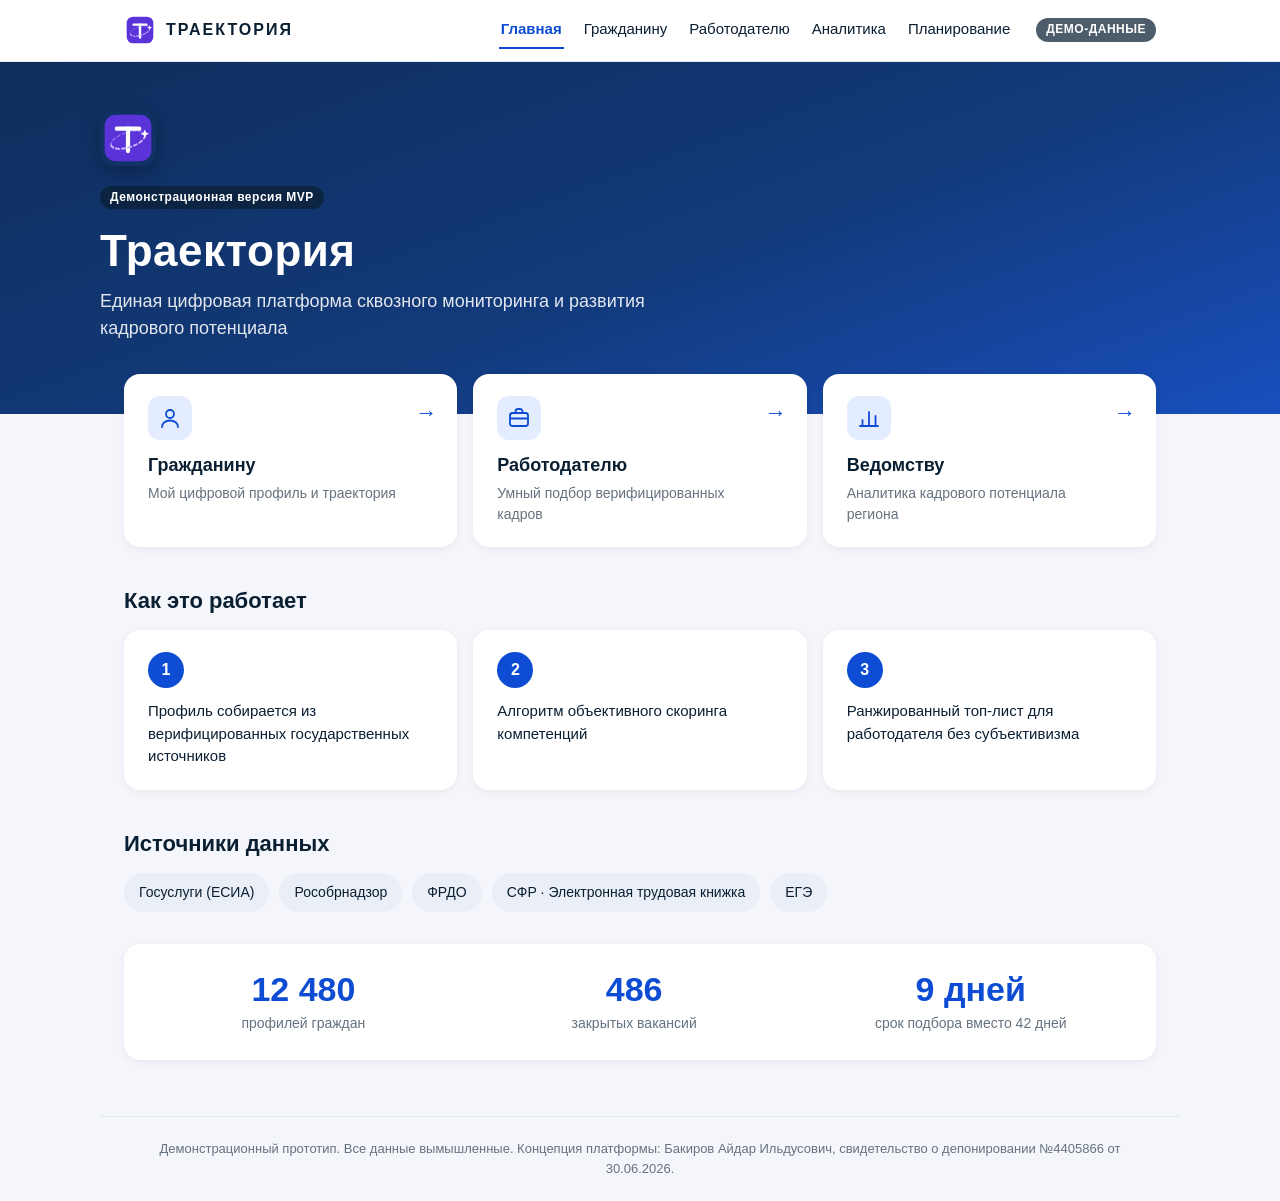
==== index.html @ b95a7b9b "Базовая структура проекта, дизайн-система и главная страница" ====
<!DOCTYPE html>
<html lang="ru">
<head>
  <meta charset="UTF-8">
  <meta name="viewport" content="width=device-width, initial-scale=1">
  <title>Траектория — Единая платформа кадрового аудита</title>
  <link rel="icon" href="assets/logo.svg" type="image/svg+xml">
  <link rel="stylesheet" href="css/styles.css">
  <script src="js/data.js" defer></script>
  <script src="js/shared.js" defer></script>
  <script src="js/index.js" defer></script>
</head>
<body>

  <header id="app-header"></header>

  <main>
    <!-- Hero -->
    <section class="hero">
      <div class="hero-inner">
        <img class="hero-logo" src="assets/logo.svg" alt="">
        <span class="badge badge-demo">Демонстрационная версия MVP</span>
        <h1>Траектория</h1>
        <p class="hero-sub">Единая цифровая платформа сквозного мониторинга и развития кадрового потенциала</p>
      </div>
    </section>

    <!-- Карточки-входы -->
    <div class="container">
      <div class="entry-grid">
        <a class="card entry-card" href="citizen.html">
          <span class="entry-icon">
            <svg viewBox="0 0 24 24" fill="none" stroke="currentColor" stroke-width="1.8" stroke-linecap="round" stroke-linejoin="round" aria-hidden="true"><circle cx="12" cy="8" r="4"/><path d="M4 21c0-4 3.6-6.5 8-6.5s8 2.5 8 6.5"/></svg>
          </span>
          <h2>Гражданину</h2>
          <p>Мой цифровой профиль и траектория</p>
          <span class="entry-arrow">&#8594;</span>
        </a>

        <a class="card entry-card" href="employer.html">
          <span class="entry-icon">
            <svg viewBox="0 0 24 24" fill="none" stroke="currentColor" stroke-width="1.8" stroke-linecap="round" stroke-linejoin="round" aria-hidden="true"><rect x="3" y="7" width="18" height="13" rx="2.5"/><path d="M8.5 7V5.5A2.5 2.5 0 0 1 11 3h2a2.5 2.5 0 0 1 2.5 2.5V7"/><path d="M3 12.5h18"/></svg>
          </span>
          <h2>Работодателю</h2>
          <p>Умный подбор верифицированных кадров</p>
          <span class="entry-arrow">&#8594;</span>
        </a>

        <a class="card entry-card" href="analytics.html">
          <span class="entry-icon">
            <svg viewBox="0 0 24 24" fill="none" stroke="currentColor" stroke-width="1.8" stroke-linecap="round" stroke-linejoin="round" aria-hidden="true"><path d="M5.5 20v-6"/><path d="M12 20V6"/><path d="M18.5 20v-10"/><path d="M3 20h18"/></svg>
          </span>
          <h2>Ведомству</h2>
          <p>Аналитика кадрового потенциала региона</p>
          <span class="entry-arrow">&#8594;</span>
        </a>
      </div>

      <!-- Как это работает -->
      <section class="section">
        <h2 class="section-title">Как это работает</h2>
        <div class="steps">
          <div class="card step">
            <span class="step-num">1</span>
            <p>Профиль собирается из верифицированных государственных источников</p>
          </div>
          <div class="card step">
            <span class="step-num">2</span>
            <p>Алгоритм объективного скоринга компетенций</p>
          </div>
          <div class="card step">
            <span class="step-num">3</span>
            <p>Ранжированный топ-лист для работодателя без субъективизма</p>
          </div>
        </div>
      </section>

      <!-- Источники данных -->
      <section class="section">
        <h2 class="section-title">Источники данных</h2>
        <div class="chips-row">
          <span class="chip">Госуслуги (ЕСИА)</span>
          <span class="chip">Рособрнадзор</span>
          <span class="chip">ФРДО</span>
          <span class="chip">СФР &middot; Электронная трудовая книжка</span>
          <span class="chip">ЕГЭ</span>
        </div>
      </section>

      <!-- Полоса цифр (демо) -->
      <section class="section">
        <div class="card stats-strip">
          <div class="stat">
            <span class="stat-value" id="stat-profiles">12 480</span>
            <span class="stat-label">профилей граждан</span>
          </div>
          <div class="stat">
            <span class="stat-value" id="stat-vacancies">486</span>
            <span class="stat-label">закрытых вакансий</span>
          </div>
          <div class="stat">
            <span class="stat-value" id="stat-days">9 дней</span>
            <span class="stat-label" id="stat-days-label">срок подбора вместо 42 дней</span>
          </div>
        </div>
      </section>
    </div>
  </main>

  <div id="app-bottomnav"></div>
  <footer id="app-footer"></footer>

</body>
</html>
---- css/styles.css ----
/* ==========================================================================
   «Траектория» — единый файл стилей (дизайн-система «под Госуслуги»)
   Используется всеми страницами: index, citizen, employer, analytics
   ========================================================================== */

/* ---------- Токены ---------- */
:root {
  --bg: #F4F6FB;
  --card: #FFFFFF;
  --primary: #0D4CD3;
  --primary-dark: #0B3EA8;
  --navy: #0B1F33;
  --hero-grad: linear-gradient(160deg, #0F2E5C 0%, #123A7B 55%, #1D5DEB 130%);
  --text: #0B1F33;
  --text-2: #66727F;
  --border: #E3E7F0;
  --success: #12A356;
  --success-bg: #E7F7EE;
  --warn: #B47D00;
  --warn-bg: #FFF4D6;
  --danger: #D63031;
  --radius: 16px;
  --radius-sm: 12px;
  --shadow: 0 2px 8px rgba(16, 24, 40, .06);
}

/* ---------- База ---------- */
* { box-sizing: border-box; }

html { -webkit-text-size-adjust: 100%; }

body {
  margin: 0;
  background: var(--bg);
  color: var(--text);
  font-family: -apple-system, BlinkMacSystemFont, "Segoe UI", Roboto, "Lato", sans-serif;
  font-size: 16px;
  line-height: 1.5;
}

h1, h2, h3, h4 { margin: 0 0 12px; line-height: 1.25; }
p { margin: 0 0 12px; }
a { color: var(--primary); }
img, svg { vertical-align: middle; }

.container {
  max-width: 1080px;
  margin: 0 auto;
  padding: 0 24px;
}

.section { margin: 32px 0; }
.section-title { font-size: 22px; font-weight: 700; margin: 40px 0 16px; }
.muted { color: var(--text-2); }
.small { font-size: 13px; }

.grid-2 { display: grid; grid-template-columns: repeat(2, 1fr); gap: 16px; }
.grid-3 { display: grid; grid-template-columns: repeat(3, 1fr); gap: 16px; }
.grid-4 { display: grid; grid-template-columns: repeat(4, 1fr); gap: 16px; }

/* ---------- Шапка (десктоп) ---------- */
#app-header {
  position: sticky;
  top: 0;
  z-index: 700;
  background: var(--card);
  border-bottom: 1px solid var(--border);
}

.header-inner {
  max-width: 1080px;
  margin: 0 auto;
  padding: 12px 24px;
  display: flex;
  align-items: center;
  gap: 24px;
}

.brand {
  display: inline-flex;
  align-items: center;
  gap: 10px;
  text-decoration: none;
  color: var(--text);
}
.brand-logo { width: 32px; height: 32px; border-radius: 8px; }
.brand-name {
  font-weight: 800;
  font-size: 16px;
  letter-spacing: 2px;
  color: var(--navy);
}

.top-nav {
  display: flex;
  align-items: center;
  gap: 18px;
  margin-left: auto;
}
.top-nav a {
  text-decoration: none;
  color: var(--text);
  font-size: 15px;
  font-weight: 500;
  padding: 6px 2px;
  border-bottom: 2px solid transparent;
  transition: color .15s ease;
  white-space: nowrap;
}
.top-nav a:hover { color: var(--primary); }
.top-nav a.active {
  color: var(--primary);
  font-weight: 600;
  border-bottom-color: var(--primary);
}

.header-badge { flex-shrink: 0; }

/* ---------- Нижний таб-бар (мобильный) ---------- */
.bottom-nav {
  display: none;
  position: fixed;
  left: 0;
  right: 0;
  bottom: 0;
  z-index: 750;
  background: var(--card);
  border-top: 1px solid var(--border);
  padding: 6px 8px calc(6px + env(safe-area-inset-bottom, 0px));
}
.bn-item {
  flex: 1;
  display: flex;
  flex-direction: column;
  align-items: center;
  justify-content: center;
  gap: 2px;
  min-height: 48px;
  padding: 4px 0;
  font-size: 11px;
  font-weight: 500;
  color: var(--text-2);
  text-decoration: none;
}
.bn-item svg { width: 24px; height: 24px; }
.bn-item.active { color: var(--primary); }

/* ---------- Карточки ---------- */
.card {
  background: var(--card);
  border-radius: var(--radius);
  box-shadow: var(--shadow);
  padding: 22px 24px;
}

/* ---------- Кнопки ---------- */
.btn {
  display: inline-flex;
  align-items: center;
  justify-content: center;
  gap: 8px;
  border: none;
  border-radius: var(--radius-sm);
  min-height: 44px;
  padding: 10px 20px;
  font-family: inherit;
  font-size: 15px;
  font-weight: 600;
  line-height: 1.2;
  cursor: pointer;
  text-decoration: none;
  transition: background .15s ease, color .15s ease, box-shadow .15s ease;
}
.btn-primary { background: var(--primary); color: #fff; }
.btn-primary:hover { background: var(--primary-dark); }
.btn-secondary {
  background: var(--card);
  color: var(--primary);
  border: 1.5px solid var(--primary);
  padding: 8.5px 18.5px;
}
.btn-secondary:hover { background: #EFF4FF; }
.btn-ghost { background: transparent; color: var(--primary); }
.btn-ghost:hover { background: rgba(13, 76, 211, .07); }
.btn:disabled { opacity: .5; cursor: not-allowed; }
.btn-block { width: 100%; }

/* ---------- Бейджи ---------- */
.badge {
  display: inline-flex;
  align-items: center;
  gap: 5px;
  padding: 4px 10px;
  border-radius: 999px;
  font-size: 12px;
  font-weight: 600;
  line-height: 1.3;
  white-space: nowrap;
}
.badge-verified { background: var(--success-bg); color: var(--success); }
.badge-pending { background: var(--warn-bg); color: var(--warn); }
.badge-demo { background: rgba(11, 31, 51, .72); color: #fff; letter-spacing: .5px; }
.badge-rks { background: #E4ECFF; color: var(--primary); }
.badge-danger { background: #FDECEC; color: var(--danger); }

/* ---------- Чипы-фильтры ---------- */
.chip {
  display: inline-flex;
  align-items: center;
  gap: 6px;
  padding: 8px 14px;
  border-radius: 999px;
  background: #EAEEF6;
  border: 1px solid transparent;
  color: var(--text);
  font-family: inherit;
  font-size: 14px;
  font-weight: 500;
  cursor: pointer;
  user-select: none;
  transition: background .15s ease, color .15s ease;
}
.chip:hover { background: #DFE5F1; }
.chip.active { background: var(--primary); color: #fff; }
.chips-row { display: flex; flex-wrap: wrap; gap: 10px; }
/* Статичный чип (не кнопка) — без интерактивности при наведении */
.chip-static { cursor: default; }
.chip-static:hover { background: #EAEEF6; }

/* ---------- Кольцо скоринга ---------- */
.score-ring {
  position: relative;
  display: inline-flex;
  align-items: center;
  justify-content: center;
  flex-shrink: 0;
}
.score-ring svg { transform: rotate(-90deg); display: block; }
.score-ring .ring-bg { fill: none; stroke: var(--border); }
.score-ring .ring-val {
  fill: none;
  stroke: var(--primary);            /* 60–79 — синее */
  stroke-linecap: round;
  transition: stroke-dashoffset .6s ease;
}
.score-ring--high .ring-val { stroke: var(--success); } /* 80+ — зелёное */
.score-ring--low .ring-val { stroke: #9AA4B2; }         /* <60 — серое */
.score-ring__num {
  position: absolute;
  font-weight: 800;
  font-size: 20px;
  color: var(--text);
}

/* ---------- Таймлайн ---------- */
.timeline { position: relative; padding-left: 30px; margin: 0; list-style: none; }
.timeline::before {
  content: "";
  position: absolute;
  left: 9px;
  top: 8px;
  bottom: 8px;
  width: 2px;
  background: var(--border);
}
.timeline-item { position: relative; padding-bottom: 22px; }
.timeline-item:last-child { padding-bottom: 0; }
.timeline-item::before {
  content: "";
  position: absolute;
  left: -26px;
  top: 5px;
  width: 10px;
  height: 10px;
  border-radius: 50%;
  background: var(--primary);
  border: 2px solid var(--card);
  box-shadow: 0 0 0 2px var(--primary);
}
.timeline-item.done::before { background: var(--success); box-shadow: 0 0 0 2px var(--success); }
.timeline-item .tl-title { font-weight: 600; }
.timeline-item .tl-meta { color: var(--text-2); font-size: 14px; }

/* ---------- Модалка ---------- */
.modal-overlay {
  position: fixed;
  inset: 0;
  z-index: 900;
  background: rgba(11, 31, 51, .5);
  display: flex;
  align-items: center;
  justify-content: center;
  padding: 16px;
}
.modal {
  position: relative;
  background: var(--card);
  border-radius: var(--radius);
  box-shadow: 0 12px 40px rgba(16, 24, 40, .22);
  padding: 24px;
  width: 100%;
  max-width: 560px;
  max-height: 85vh;
  overflow: auto;
}
.modal-close {
  position: absolute;
  top: 10px;
  right: 10px;
  width: 44px;
  height: 44px;
  border: none;
  border-radius: 50%;
  background: #EAEEF6;
  color: var(--text-2);
  font-size: 20px;
  line-height: 1;
  cursor: pointer;
}
.modal-close:hover { background: #DFE5F1; color: var(--text); }
.modal h3 { padding-right: 44px; }

/* ---------- Таблица ---------- */
.table-wrap { overflow-x: auto; -webkit-overflow-scrolling: touch; }
.table { width: 100%; border-collapse: collapse; min-width: 560px; }
.table th {
  text-align: left;
  font-size: 13px;
  font-weight: 600;
  color: var(--text-2);
  text-transform: none;
}
.table th, .table td {
  padding: 12px 14px;
  border-bottom: 1px solid var(--border);
  vertical-align: middle;
}
.table tr:last-child td { border-bottom: none; }
.table tbody tr:hover { background: #F7F9FD; }

/* ---------- KPI-карточка ---------- */
.kpi-card {
  background: var(--card);
  border-radius: var(--radius);
  box-shadow: var(--shadow);
  padding: 20px 22px;
}
.kpi-value { display: block; font-size: 34px; font-weight: 800; line-height: 1.15; color: var(--navy); }
.kpi-label { display: block; color: var(--text-2); font-size: 14px; margin-top: 4px; }
.kpi-trend { display: inline-block; margin-top: 8px; font-size: 13px; font-weight: 600; color: var(--success); }
.kpi-trend.down { color: var(--danger); }

/* ---------- Тост ---------- */
.toast {
  position: fixed;
  left: 50%;
  bottom: 96px;
  transform: translate(-50%, 16px);
  z-index: 1000;
  background: var(--navy);
  color: #fff;
  padding: 12px 20px;
  border-radius: var(--radius-sm);
  font-size: 14px;
  max-width: min(90vw, 480px);
  box-shadow: 0 8px 24px rgba(16, 24, 40, .25);
  opacity: 0;
  transition: opacity .25s ease, transform .25s ease;
  pointer-events: none;
}
.toast.show { opacity: 1; transform: translate(-50%, 0); }

/* ---------- Прогресс-бар ---------- */
.progress-bar {
  height: 8px;
  border-radius: 999px;
  background: var(--border);
  overflow: hidden;
}
.progress-bar > span {
  display: block;
  height: 100%;
  border-radius: 999px;
  background: var(--primary);
  transition: width .4s ease;
}
.progress-bar.success > span { background: var(--success); }

/* ---------- Формы ---------- */
label { font-size: 14px; font-weight: 600; color: var(--text); }
.field { display: flex; flex-direction: column; gap: 6px; margin-bottom: 14px; }
.field-hint { font-size: 13px; color: var(--text-2); font-weight: 400; }

input[type="text"],
input[type="search"],
input[type="number"],
input[type="email"],
input[type="date"],
select,
textarea {
  width: 100%;
  padding: 12px 14px;
  border: 1.5px solid var(--border);
  border-radius: var(--radius-sm);
  background: var(--card);
  color: var(--text);
  font-family: inherit;
  font-size: 16px;
  transition: border-color .15s ease, box-shadow .15s ease;
}
input:focus, select:focus, textarea:focus {
  outline: none;
  border-color: var(--primary);
  box-shadow: 0 0 0 3px rgba(13, 76, 211, .15);
}
select { appearance: none; -webkit-appearance: none; background-image: linear-gradient(45deg, transparent 50%, var(--text-2) 50%), linear-gradient(135deg, var(--text-2) 50%, transparent 50%); background-position: calc(100% - 20px) 50%, calc(100% - 14px) 50%; background-size: 6px 6px; background-repeat: no-repeat; padding-right: 38px; }

input[type="checkbox"] {
  width: 20px;
  height: 20px;
  accent-color: var(--primary);
  cursor: pointer;
  flex-shrink: 0;
}
.checkbox-row { display: flex; align-items: center; gap: 10px; font-weight: 500; cursor: pointer; }

input[type="range"] {
  width: 100%;
  accent-color: var(--primary);
  cursor: pointer;
  height: 28px;
}

/* ---------- Аватар ---------- */
.avatar {
  display: inline-flex;
  align-items: center;
  justify-content: center;
  width: 48px;
  height: 48px;
  border-radius: 50%;
  background: #E4ECFF;
  color: var(--primary);
  font-weight: 700;
  font-size: 17px;
  flex-shrink: 0;
}
.avatar-lg { width: 64px; height: 64px; font-size: 22px; }

/* ---------- Hero (главный экран) ---------- */
.hero {
  background: var(--hero-grad);
  color: #fff;
  padding: 48px 24px 72px;
}
.hero-inner { max-width: 1080px; margin: 0 auto; }
.hero-logo {
  width: 56px;
  height: 56px;
  border-radius: 14px;
  box-shadow: 0 6px 18px rgba(0, 0, 0, .25);
  margin-bottom: 18px;
  display: block;
}
.hero h1 {
  font-size: 44px;
  font-weight: 800;
  letter-spacing: .5px;
  margin: 14px 0 10px;
  color: #fff;
}
.hero-sub {
  font-size: 18px;
  line-height: 1.5;
  color: rgba(255, 255, 255, .88);
  max-width: 620px;
  margin: 0;
}

/* ---------- Карточки-входы (лендинг) ---------- */
.entry-grid {
  display: grid;
  grid-template-columns: repeat(3, 1fr);
  gap: 16px;
  margin-top: -40px; /* карточки «наезжают» на hero, как на Госуслугах */
  position: relative;
  z-index: 1;
}
.entry-card {
  display: block;
  text-decoration: none;
  color: var(--text);
  position: relative;
  padding-right: 48px;
  transition: box-shadow .15s ease, transform .15s ease;
}
.entry-card:hover {
  box-shadow: 0 8px 24px rgba(16, 24, 40, .12);
  transform: translateY(-2px);
}
.entry-icon {
  width: 44px;
  height: 44px;
  border-radius: 12px;
  background: #E4ECFF;
  color: var(--primary);
  display: inline-flex;
  align-items: center;
  justify-content: center;
  margin-bottom: 14px;
}
.entry-icon svg { width: 24px; height: 24px; }
.entry-card h2 { font-size: 18px; margin: 0 0 6px; }
.entry-card p { margin: 0; color: var(--text-2); font-size: 14px; }
.entry-arrow {
  position: absolute;
  top: 22px;
  right: 20px;
  color: var(--primary);
  font-size: 22px;
  font-weight: 600;
}

/* ---------- Шаги «Как это работает» ---------- */
.steps { display: grid; grid-template-columns: repeat(3, 1fr); gap: 16px; }
.step-num {
  display: inline-flex;
  align-items: center;
  justify-content: center;
  width: 36px;
  height: 36px;
  border-radius: 50%;
  background: var(--primary);
  color: #fff;
  font-weight: 700;
  font-size: 16px;
  margin-bottom: 12px;
}
.step p { margin: 0; font-size: 15px; }

/* ---------- Полоса цифр ---------- */
.stats-strip {
  display: flex;
  flex-wrap: wrap;
  justify-content: space-around;
  gap: 20px;
  text-align: center;
  padding: 26px 24px;
}
.stat { min-width: 180px; }
.stat-value { display: block; font-size: 34px; font-weight: 800; color: var(--primary); line-height: 1.15; }
.stat-label { display: block; color: var(--text-2); font-size: 14px; margin-top: 4px; }

/* ---------- Футер ---------- */
#app-footer { margin-top: 56px; }
.footer-inner {
  max-width: 1080px;
  margin: 0 auto;
  padding: 22px 24px;
  border-top: 1px solid var(--border);
  color: var(--text-2);
  font-size: 13px;
  text-align: center;
  line-height: 1.55;
}

/* ---------- Адаптив ---------- */
@media (max-width: 768px) {
  body { padding-bottom: calc(76px + env(safe-area-inset-bottom, 0px)); } /* высота таб-бара + safe-area, чтобы он не перекрывал контент */

  .top-nav { display: none; }
  .brand-name { font-size: 14px; letter-spacing: 1.5px; }
  .header-inner { padding: 10px 16px; gap: 12px; }
  .header-badge { margin-left: auto; }

  .bottom-nav { display: flex; }

  .container { padding: 0 16px; }
  .card { padding: 18px 16px; }

  .grid-2, .grid-3, .grid-4, .entry-grid, .steps { grid-template-columns: 1fr; }

  .hero { padding: 36px 16px 60px; }
  .hero h1 { font-size: 32px; }
  .hero-sub { font-size: 16px; }
  .hero-logo { width: 48px; height: 48px; }

  .section-title { font-size: 19px; margin: 28px 0 14px; }
  .kpi-value, .stat-value { font-size: 28px; }
  .toast { bottom: 100px; }
}

/* Планшетный диапазон: контент остаётся сеточным, но навигация уходит в нижний
   таб-бар, чтобы 5 пунктов не переполняли шапку на узких экранах. */
@media (min-width: 769px) and (max-width: 1023px) {
  body { padding-bottom: calc(76px + env(safe-area-inset-bottom, 0px)); }
  .top-nav { display: none; }
  .bottom-nav { display: flex; }
  .header-badge { margin-left: auto; }
}
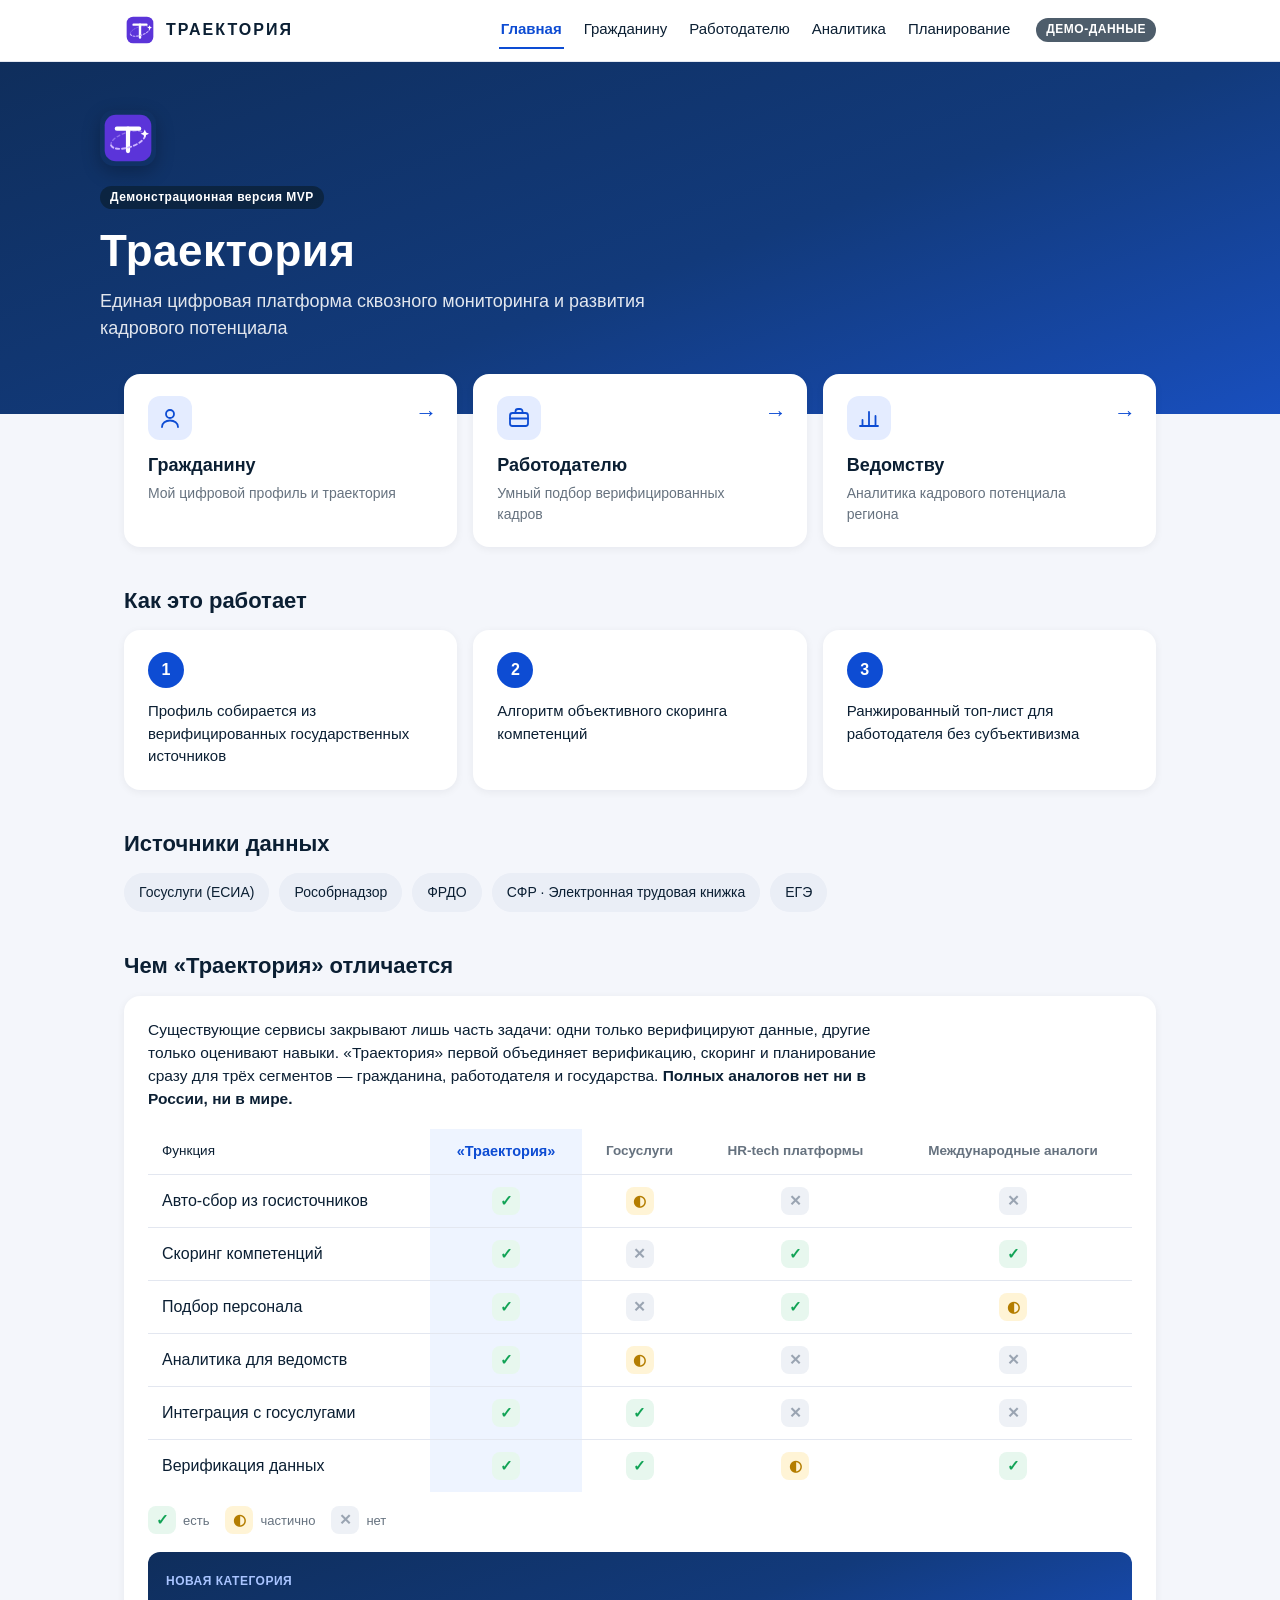
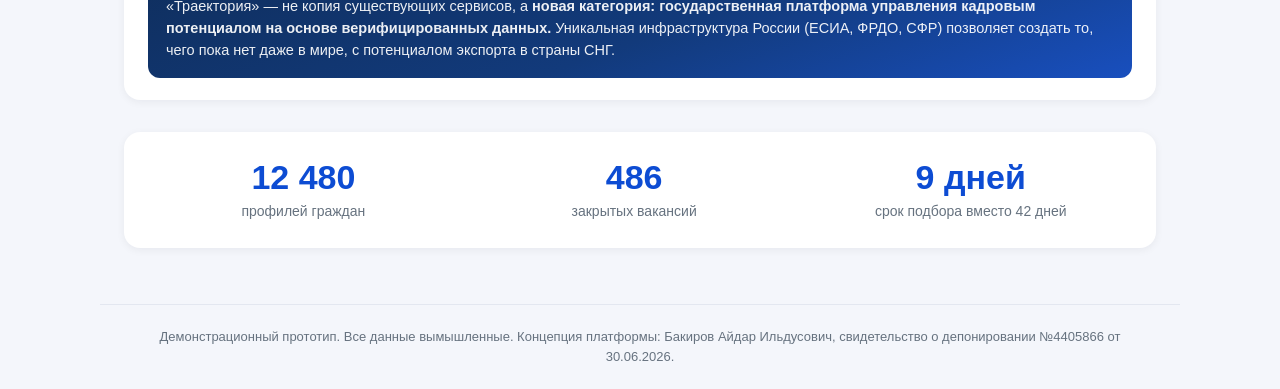
==== commit fff03ff9: "Главная: раздел сравнения с аналогами и позиционирование «нет аналогов»" ====
--- a/index.html
+++ b/index.html
@@ -6,6 +6,28 @@
   <title>Траектория — Единая платформа кадрового аудита</title>
   <link rel="icon" href="assets/logo.svg" type="image/svg+xml">
   <link rel="stylesheet" href="css/styles.css">
+  <style>
+    /* --- Сравнение с аналогами (только var(--токены)) --- */
+    .cmp-lead { font-size: 15.5px; margin: 0 0 18px; max-width: 760px; }
+    .cmp-lead b { color: var(--navy); }
+    .cmp-table { min-width: 660px; }
+    .cmp-table th, .cmp-table td { text-align: center; }
+    .cmp-table th:first-child, .cmp-table td:first-child { text-align: left; font-weight: 500; color: var(--navy); }
+    .cmp-table thead th { font-size: 13.5px; color: var(--text-2); font-weight: 600; }
+    .cmp-table thead th.cmp-us { color: var(--primary); font-weight: 700; font-size: 14.5px; }
+    .cmp-table td.cmp-us-cell, .cmp-table th.cmp-us { background: #EEF4FF; }
+    .cmp-table tbody tr:hover td.cmp-us-cell { background: #E4ECFF; }
+    .st { display: inline-flex; align-items: center; justify-content: center; width: 28px; height: 28px; border-radius: 8px; font-weight: 700; font-size: 15px; }
+    .st-yes { background: var(--success-bg); color: var(--success); }
+    .st-part { background: var(--warn-bg); color: var(--warn); }
+    .st-no { background: #EEF1F6; color: #9AA4B2; }
+    .cmp-legend { display: flex; flex-wrap: wrap; gap: 16px; margin-top: 14px; font-size: 13px; color: var(--text-2); }
+    .cmp-legend span { display: inline-flex; align-items: center; gap: 7px; }
+    .cmp-callout { margin-top: 18px; padding: 16px 18px; background: var(--hero-grad); border-radius: var(--radius-sm); color: #fff; }
+    .cmp-callout b { font-weight: 700; }
+    .cmp-callout p { margin: 0; font-size: 14.5px; line-height: 1.5; color: rgba(255,255,255,.92); }
+    .cmp-callout .cmp-tag { display: inline-block; font-size: 12px; font-weight: 700; letter-spacing: .5px; text-transform: uppercase; color: #A9C4FF; margin-bottom: 6px; }
+  </style>
   <script src="js/data.js" defer></script>
   <script src="js/shared.js" defer></script>
   <script src="js/index.js" defer></script>
@@ -87,6 +109,80 @@
         </div>
       </section>
 
+      <!-- Чем отличается: сравнение с аналогами -->
+      <section class="section">
+        <h2 class="section-title">Чем «Траектория» отличается</h2>
+        <div class="card">
+          <p class="cmp-lead">Существующие сервисы закрывают лишь часть задачи: одни только верифицируют данные, другие только оценивают навыки. «Траектория» первой объединяет верификацию, скоринг и планирование сразу для трёх сегментов — гражданина, работодателя и государства. <b>Полных аналогов нет ни в России, ни в мире.</b></p>
+          <div class="table-wrap">
+            <table class="table cmp-table">
+              <thead>
+                <tr>
+                  <th>Функция</th>
+                  <th class="cmp-us">«Траектория»</th>
+                  <th>Госуслуги</th>
+                  <th>HR-tech платформы</th>
+                  <th>Международные аналоги</th>
+                </tr>
+              </thead>
+              <tbody>
+                <tr>
+                  <td>Авто-сбор из госисточников</td>
+                  <td class="cmp-us-cell"><span class="st st-yes" title="есть">✓</span></td>
+                  <td><span class="st st-part" title="частично">◐</span></td>
+                  <td><span class="st st-no" title="нет">✕</span></td>
+                  <td><span class="st st-no" title="нет">✕</span></td>
+                </tr>
+                <tr>
+                  <td>Скоринг компетенций</td>
+                  <td class="cmp-us-cell"><span class="st st-yes" title="есть">✓</span></td>
+                  <td><span class="st st-no" title="нет">✕</span></td>
+                  <td><span class="st st-yes" title="есть">✓</span></td>
+                  <td><span class="st st-yes" title="есть">✓</span></td>
+                </tr>
+                <tr>
+                  <td>Подбор персонала</td>
+                  <td class="cmp-us-cell"><span class="st st-yes" title="есть">✓</span></td>
+                  <td><span class="st st-no" title="нет">✕</span></td>
+                  <td><span class="st st-yes" title="есть">✓</span></td>
+                  <td><span class="st st-part" title="частично">◐</span></td>
+                </tr>
+                <tr>
+                  <td>Аналитика для ведомств</td>
+                  <td class="cmp-us-cell"><span class="st st-yes" title="есть">✓</span></td>
+                  <td><span class="st st-part" title="частично">◐</span></td>
+                  <td><span class="st st-no" title="нет">✕</span></td>
+                  <td><span class="st st-no" title="нет">✕</span></td>
+                </tr>
+                <tr>
+                  <td>Интеграция с госуслугами</td>
+                  <td class="cmp-us-cell"><span class="st st-yes" title="есть">✓</span></td>
+                  <td><span class="st st-yes" title="есть">✓</span></td>
+                  <td><span class="st st-no" title="нет">✕</span></td>
+                  <td><span class="st st-no" title="нет">✕</span></td>
+                </tr>
+                <tr>
+                  <td>Верификация данных</td>
+                  <td class="cmp-us-cell"><span class="st st-yes" title="есть">✓</span></td>
+                  <td><span class="st st-yes" title="есть">✓</span></td>
+                  <td><span class="st st-part" title="частично">◐</span></td>
+                  <td><span class="st st-yes" title="есть">✓</span></td>
+                </tr>
+              </tbody>
+            </table>
+          </div>
+          <div class="cmp-legend">
+            <span><span class="st st-yes">✓</span> есть</span>
+            <span><span class="st st-part">◐</span> частично</span>
+            <span><span class="st st-no">✕</span> нет</span>
+          </div>
+          <div class="cmp-callout">
+            <span class="cmp-tag">Новая категория</span>
+            <p>«Траектория» — не копия существующих сервисов, а <b>новая категория: государственная платформа управления кадровым потенциалом на основе верифицированных данных.</b> Уникальная инфраструктура России (ЕСИА, ФРДО, СФР) позволяет создать то, чего пока нет даже в мире, с потенциалом экспорта в страны СНГ.</p>
+          </div>
+        </div>
+      </section>
+
       <!-- Полоса цифр (демо) -->
       <section class="section">
         <div class="card stats-strip">
